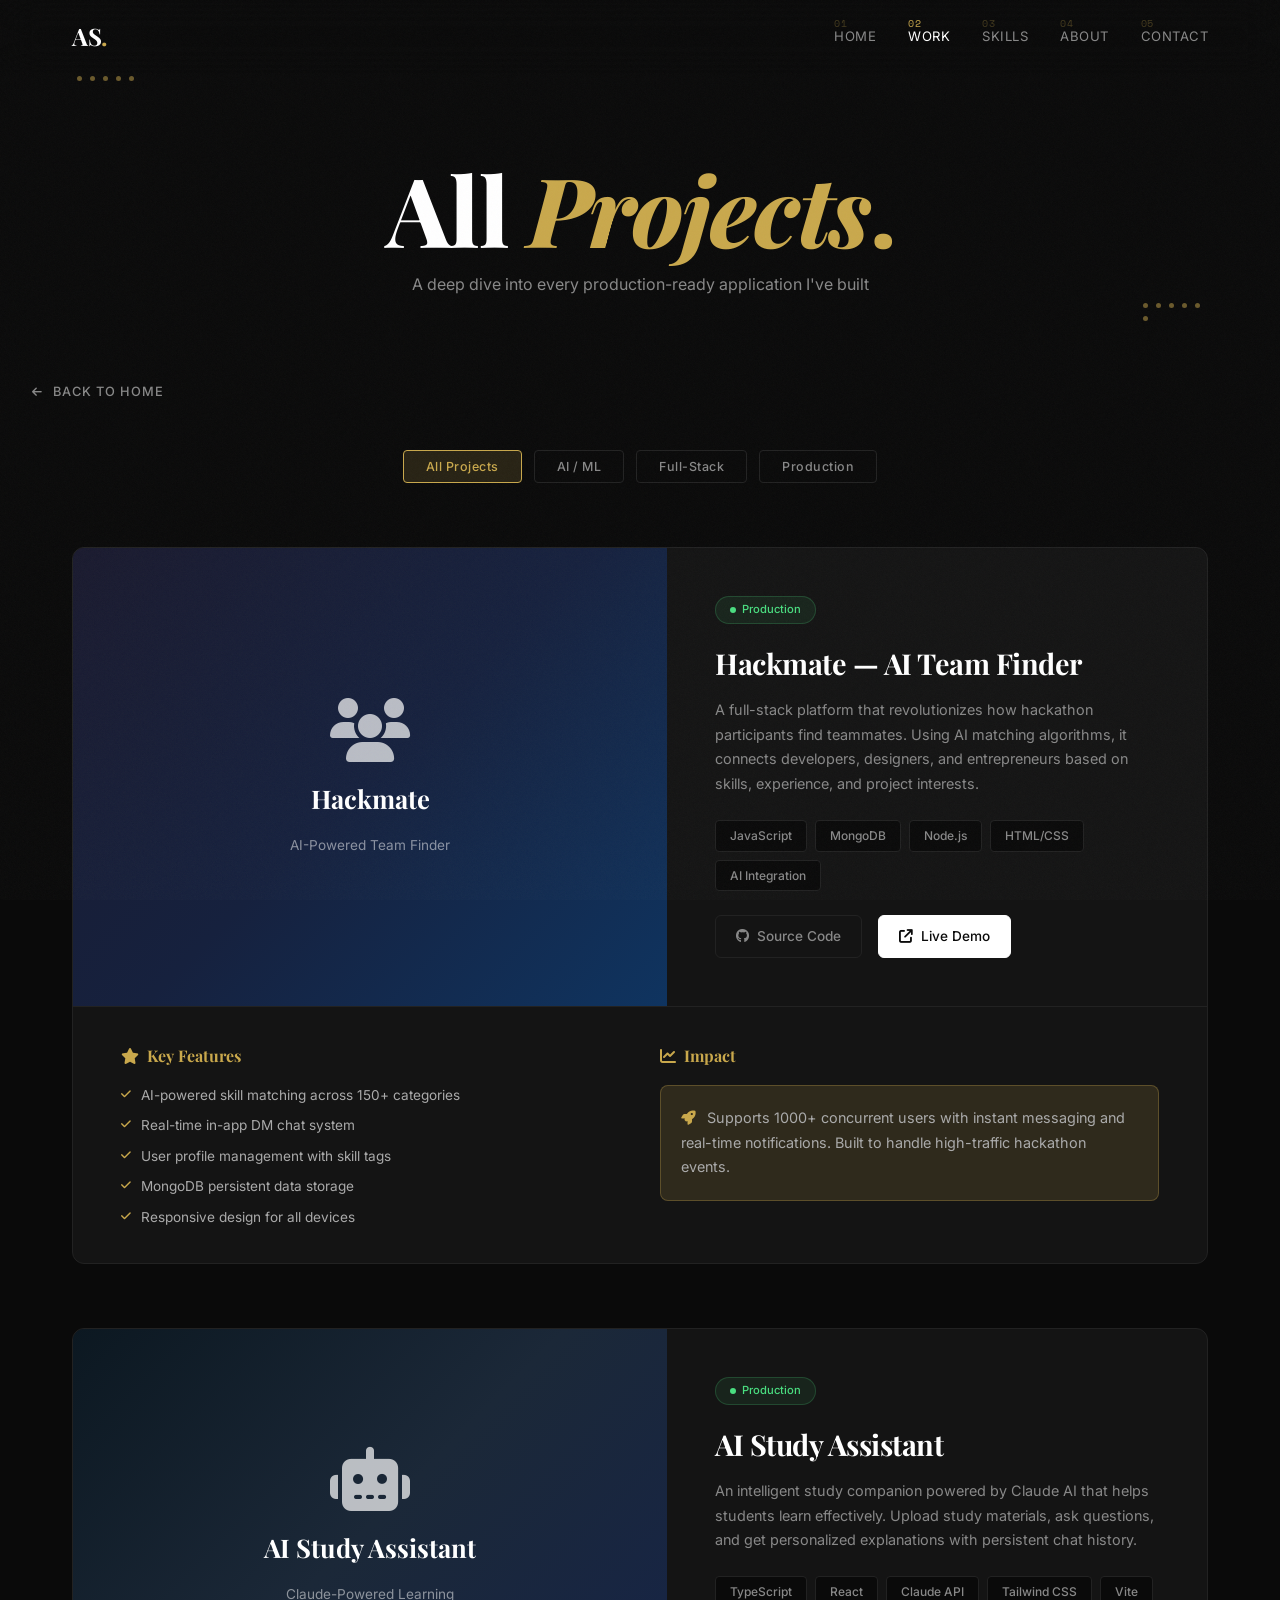
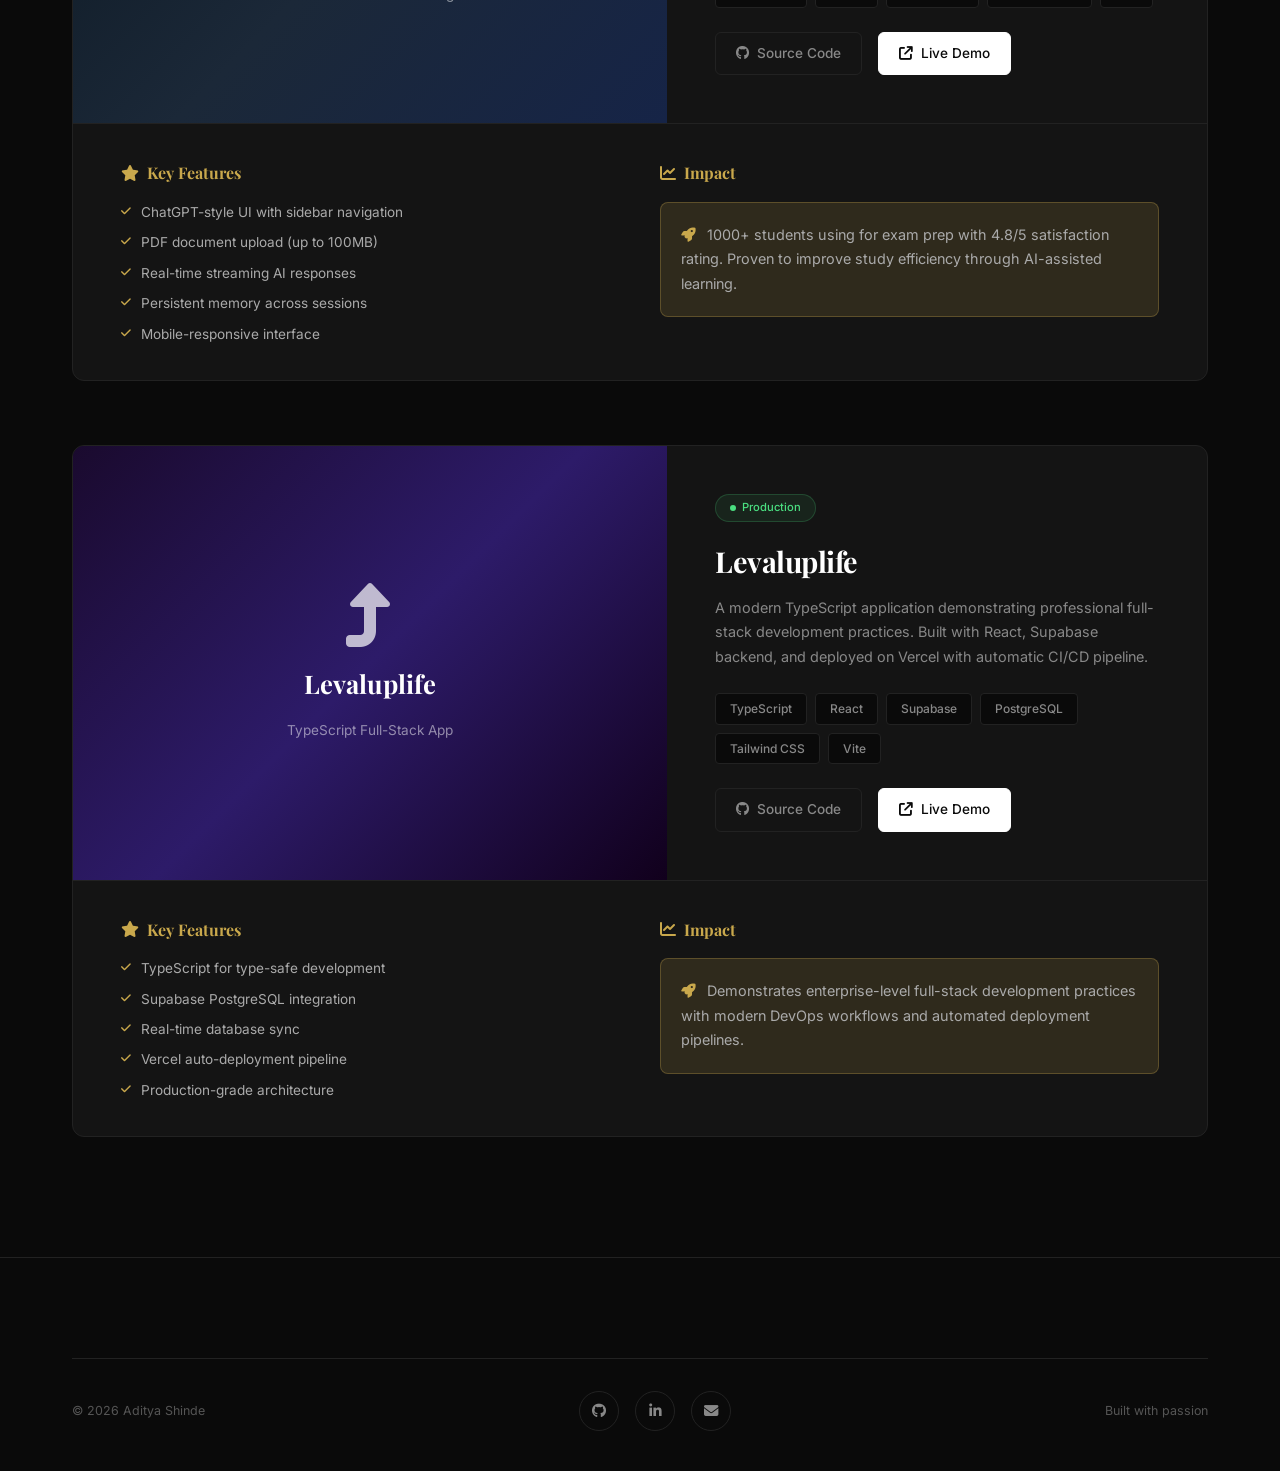
==== projects.html @ 527d9c63 "Add portfolio website files" ====
<!DOCTYPE html>
<html lang="en">
<head>
    <meta charset="UTF-8">
    <meta name="viewport" content="width=device-width, initial-scale=1.0">
    <title>All Projects — Aditya Shinde</title>
    <meta name="description" content="All production-ready projects by Aditya Shinde — Full-Stack Developer & AI Integration Engineer">

    <link rel="preconnect" href="https://fonts.googleapis.com">
    <link rel="preconnect" href="https://fonts.gstatic.com" crossorigin>
    <link href="https://fonts.googleapis.com/css2?family=Playfair+Display:ital,wght@0,400;0,500;0,600;0,700;0,800;0,900;1,400;1,700&family=Inter:wght@300;400;500;600;700&family=Space+Mono:wght@400;700&display=swap" rel="stylesheet">
    <link rel="stylesheet" href="https://cdn.jsdelivr.net/npm/@fortawesome/fontawesome-free@6.4.0/css/all.min.css">
    <link rel="stylesheet" href="css/style.css">
    <style>
        .projects-hero {
            padding: 160px 0 80px;
            text-align: center;
            position: relative;
        }
        .projects-hero h1 {
            font-family: var(--font-serif);
            font-size: clamp(3rem, 8vw, 6rem);
            font-weight: 800;
            color: var(--white);
            letter-spacing: -2px;
            line-height: 1;
            margin-bottom: 16px;
        }
        .projects-hero h1 em {
            font-style: italic;
            color: var(--gold);
        }
        .projects-hero p {
            font-size: 1rem;
            color: var(--gray);
            max-width: 500px;
            margin: 0 auto;
        }

        .back-nav {
            display: inline-flex;
            align-items: center;
            gap: 10px;
            font-size: 0.8rem;
            color: var(--gray);
            font-weight: 500;
            letter-spacing: 1px;
            text-transform: uppercase;
            padding: 0 32px;
            max-width: var(--container);
            margin: 0 auto 48px;
            transition: color var(--transition);
        }
        .back-nav:hover { color: var(--gold); }
        .back-nav i { font-size: 0.7rem; }

        .filter-row {
            display: flex;
            justify-content: center;
            gap: 12px;
            flex-wrap: wrap;
            margin-bottom: 64px;
            padding: 0 32px;
        }
        .filter-btn {
            padding: 8px 22px;
            border: 1px solid var(--border);
            border-radius: 4px;
            background: transparent;
            color: var(--gray);
            font-size: 0.78rem;
            font-weight: 500;
            font-family: var(--font-sans);
            letter-spacing: 0.5px;
            cursor: pointer;
            transition: all var(--transition);
        }
        .filter-btn:hover, .filter-btn.active {
            border-color: var(--gold);
            color: var(--gold);
            background: var(--gold-glow);
        }

        .detail-list {
            max-width: var(--container);
            margin: 0 auto;
            padding: 0 32px 120px;
            display: flex;
            flex-direction: column;
            gap: 64px;
        }

        .detail-card {
            background: var(--card);
            border: 1px solid var(--border);
            border-radius: 12px;
            overflow: hidden;
            transition: all var(--transition);
        }
        .detail-card:hover {
            border-color: var(--gold-dim);
            box-shadow: 0 20px 60px rgba(0,0,0,0.4);
        }

        .detail-top {
            display: grid;
            grid-template-columns: 1.1fr 1fr;
        }

        .detail-visual {
            display: flex;
            flex-direction: column;
            align-items: center;
            justify-content: center;
            gap: 16px;
            padding: 60px 32px;
            min-height: 300px;
        }
        .detail-visual i.big-icon {
            font-size: 4rem;
            color: var(--white);
            opacity: 0.7;
        }
        .detail-visual h3 {
            font-family: var(--font-serif);
            font-size: 1.6rem;
            font-weight: 700;
            color: var(--white);
        }
        .detail-visual p {
            font-size: 0.85rem;
            color: rgba(255,255,255,0.5);
        }

        .bg-gradient-1 { background: linear-gradient(135deg, #1a1a2e, #16213e, #0f3460); }
        .bg-gradient-2 { background: linear-gradient(135deg, #0c1821, #1b2838, #162447); }
        .bg-gradient-3 { background: linear-gradient(135deg, #1a0a2e, #2d1b69, #11001c); }

        .detail-info {
            padding: 48px;
            display: flex;
            flex-direction: column;
            justify-content: center;
        }

        .detail-badge {
            display: inline-flex;
            align-items: center;
            gap: 6px;
            padding: 4px 14px;
            border-radius: 20px;
            font-size: 0.7rem;
            font-weight: 500;
            width: fit-content;
            margin-bottom: 16px;
            background: rgba(74,222,128,0.08);
            border: 1px solid rgba(74,222,128,0.2);
            color: var(--green);
        }
        .detail-badge .status-pulse {
            width: 6px; height: 6px;
            background: var(--green);
            border-radius: 50%;
            animation: pulse 2s ease infinite;
        }

        .detail-title {
            font-family: var(--font-serif);
            font-size: 1.8rem;
            font-weight: 700;
            color: var(--white);
            margin-bottom: 12px;
            letter-spacing: -0.5px;
        }

        .detail-desc {
            font-size: 0.9rem;
            color: var(--gray);
            line-height: 1.7;
            margin-bottom: 24px;
        }

        .detail-tech {
            display: flex;
            flex-wrap: wrap;
            gap: 8px;
            margin-bottom: 24px;
        }
        .detail-tech span {
            padding: 5px 14px;
            background: var(--black);
            border: 1px solid var(--border);
            border-radius: 4px;
            font-size: 0.75rem;
            color: var(--gray);
            font-weight: 500;
        }

        .detail-links {
            display: flex;
            gap: 16px;
        }
        .detail-link {
            display: inline-flex;
            align-items: center;
            gap: 8px;
            font-size: 0.85rem;
            font-weight: 500;
            padding: 10px 20px;
            border: 1px solid var(--border);
            border-radius: 6px;
            color: var(--gray);
            transition: all var(--transition);
        }
        .detail-link:hover {
            color: var(--white);
            border-color: var(--gold-dim);
        }
        .detail-link-primary {
            background: var(--white);
            color: var(--black) !important;
            border-color: var(--white);
        }
        .detail-link-primary:hover {
            background: var(--gold);
            border-color: var(--gold) !important;
        }

        .detail-bottom {
            padding: 36px 48px;
            border-top: 1px solid var(--border);
            display: grid;
            grid-template-columns: 1fr 1fr;
            gap: 40px;
        }

        .detail-section-title {
            font-family: var(--font-serif);
            font-size: 1rem;
            font-weight: 700;
            color: var(--gold);
            margin-bottom: 16px;
            display: flex;
            align-items: center;
            gap: 8px;
        }

        .features-ul {
            list-style: none;
            display: flex;
            flex-direction: column;
            gap: 10px;
        }
        .features-ul li {
            display: flex;
            align-items: flex-start;
            gap: 10px;
            font-size: 0.85rem;
            color: var(--light);
            line-height: 1.5;
        }
        .features-ul li i {
            color: var(--gold);
            margin-top: 4px;
            flex-shrink: 0;
            font-size: 0.7rem;
        }

        .impact-box {
            font-size: 0.9rem;
            color: var(--light);
            line-height: 1.7;
            padding: 20px;
            background: var(--gold-glow);
            border: 1px solid var(--gold-dim);
            border-radius: 8px;
        }
        .impact-box i {
            color: var(--gold);
            margin-right: 8px;
        }

        @media (max-width: 768px) {
            .detail-top { grid-template-columns: 1fr; }
            .detail-visual { min-height: 200px; padding: 40px 20px; }
            .detail-info { padding: 24px; }
            .detail-bottom { grid-template-columns: 1fr; padding: 24px; }
            .detail-links { flex-direction: column; }
            .detail-link { justify-content: center; }
        }
    </style>
</head>
<body>
    <div class="grain-overlay" aria-hidden="true"></div>
    <div class="gold-dots" aria-hidden="true" id="goldDots"></div>

    <!-- NAVBAR -->
    <nav class="navbar" id="navbar">
        <div class="nav-inner">
            <a href="index.html" class="nav-logo">AS<span class="logo-dot">.</span></a>
            <div class="nav-links" id="navLinks">
                <a href="index.html#home" class="nav-link" data-index="01">Home</a>
                <a href="index.html#work" class="nav-link active" data-index="02">Work</a>
                <a href="index.html#skills" class="nav-link" data-index="03">Skills</a>
                <a href="index.html#about" class="nav-link" data-index="04">About</a>
                <a href="index.html#contact" class="nav-link" data-index="05">Contact</a>
            </div>
            <button class="nav-toggle" id="navToggle" aria-label="Menu">
                <span></span><span></span>
            </button>
        </div>
        <div class="mobile-menu" id="mobileMenu">
            <a href="index.html#home" class="mobile-link">Home</a>
            <a href="index.html#work" class="mobile-link">Work</a>
            <a href="index.html#skills" class="mobile-link">Skills</a>
            <a href="index.html#about" class="mobile-link">About</a>
            <a href="index.html#contact" class="mobile-link">Contact</a>
        </div>
    </nav>

    <!-- HERO -->
    <section class="projects-hero">
        <div class="container">
            <h1 class="reveal">All <em>Projects</em><span class="gold-accent">.</span></h1>
            <p class="reveal">A deep dive into every production-ready application I've built</p>
        </div>
        <div class="dots-cluster" style="top:20%;left:6%;" aria-hidden="true">
            <span></span><span></span><span></span><span></span><span></span>
        </div>
        <div class="dots-cluster" style="bottom:15%;right:6%;" aria-hidden="true">
            <span></span><span></span><span></span><span></span><span></span><span></span>
        </div>
    </section>

    <!-- BACK -->
    <a href="index.html" class="back-nav reveal">
        <i class="fas fa-arrow-left"></i> Back to Home
    </a>

    <!-- FILTERS -->
    <div class="filter-row reveal">
        <button class="filter-btn active" data-filter="all">All Projects</button>
        <button class="filter-btn" data-filter="ai">AI / ML</button>
        <button class="filter-btn" data-filter="fullstack">Full-Stack</button>
        <button class="filter-btn" data-filter="production">Production</button>
    </div>

    <!-- PROJECTS LIST -->
    <div class="detail-list">

        <!-- Hackmate -->
        <article class="detail-card reveal" data-categories="ai fullstack production">
            <div class="detail-top">
                <div class="detail-visual bg-gradient-1">
                    <i class="fas fa-users big-icon"></i>
                    <h3>Hackmate</h3>
                    <p>AI-Powered Team Finder</p>
                </div>
                <div class="detail-info">
                    <div class="detail-badge"><span class="status-pulse"></span> Production</div>
                    <h2 class="detail-title">Hackmate — AI Team Finder</h2>
                    <p class="detail-desc">A full-stack platform that revolutionizes how hackathon participants find teammates. Using AI matching algorithms, it connects developers, designers, and entrepreneurs based on skills, experience, and project interests.</p>
                    <div class="detail-tech">
                        <span>JavaScript</span><span>MongoDB</span><span>Node.js</span><span>HTML/CSS</span><span>AI Integration</span>
                    </div>
                    <div class="detail-links">
                        <a href="https://github.com/adityacs50-lab/Hackmate" target="_blank" rel="noopener noreferrer" class="detail-link"><i class="fab fa-github"></i> Source Code</a>
                        <a href="https://hackmate.yoursite.com" target="_blank" rel="noopener noreferrer" class="detail-link detail-link-primary"><i class="fas fa-arrow-up-right-from-square"></i> Live Demo</a>
                    </div>
                </div>
            </div>
            <div class="detail-bottom">
                <div>
                    <h3 class="detail-section-title"><i class="fas fa-star"></i> Key Features</h3>
                    <ul class="features-ul">
                        <li><i class="fas fa-check"></i> AI-powered skill matching across 150+ categories</li>
                        <li><i class="fas fa-check"></i> Real-time in-app DM chat system</li>
                        <li><i class="fas fa-check"></i> User profile management with skill tags</li>
                        <li><i class="fas fa-check"></i> MongoDB persistent data storage</li>
                        <li><i class="fas fa-check"></i> Responsive design for all devices</li>
                    </ul>
                </div>
                <div>
                    <h3 class="detail-section-title"><i class="fas fa-chart-line"></i> Impact</h3>
                    <p class="impact-box"><i class="fas fa-rocket"></i> Supports 1000+ concurrent users with instant messaging and real-time notifications. Built to handle high-traffic hackathon events.</p>
                </div>
            </div>
        </article>

        <!-- AI Study Assistant -->
        <article class="detail-card reveal" data-categories="ai fullstack production">
            <div class="detail-top">
                <div class="detail-visual bg-gradient-2">
                    <i class="fas fa-robot big-icon"></i>
                    <h3>AI Study Assistant</h3>
                    <p>Claude-Powered Learning</p>
                </div>
                <div class="detail-info">
                    <div class="detail-badge"><span class="status-pulse"></span> Production</div>
                    <h2 class="detail-title">AI Study Assistant</h2>
                    <p class="detail-desc">An intelligent study companion powered by Claude AI that helps students learn effectively. Upload study materials, ask questions, and get personalized explanations with persistent chat history.</p>
                    <div class="detail-tech">
                        <span>TypeScript</span><span>React</span><span>Claude API</span><span>Tailwind CSS</span><span>Vite</span>
                    </div>
                    <div class="detail-links">
                        <a href="https://github.com/adityacs50-lab/Ai-study-assistant-" target="_blank" rel="noopener noreferrer" class="detail-link"><i class="fab fa-github"></i> Source Code</a>
                        <a href="https://ai-study.yoursite.com" target="_blank" rel="noopener noreferrer" class="detail-link detail-link-primary"><i class="fas fa-arrow-up-right-from-square"></i> Live Demo</a>
                    </div>
                </div>
            </div>
            <div class="detail-bottom">
                <div>
                    <h3 class="detail-section-title"><i class="fas fa-star"></i> Key Features</h3>
                    <ul class="features-ul">
                        <li><i class="fas fa-check"></i> ChatGPT-style UI with sidebar navigation</li>
                        <li><i class="fas fa-check"></i> PDF document upload (up to 100MB)</li>
                        <li><i class="fas fa-check"></i> Real-time streaming AI responses</li>
                        <li><i class="fas fa-check"></i> Persistent memory across sessions</li>
                        <li><i class="fas fa-check"></i> Mobile-responsive interface</li>
                    </ul>
                </div>
                <div>
                    <h3 class="detail-section-title"><i class="fas fa-chart-line"></i> Impact</h3>
                    <p class="impact-box"><i class="fas fa-rocket"></i> 1000+ students using for exam prep with 4.8/5 satisfaction rating. Proven to improve study efficiency through AI-assisted learning.</p>
                </div>
            </div>
        </article>

        <!-- Levaluplife -->
        <article class="detail-card reveal" data-categories="fullstack production">
            <div class="detail-top">
                <div class="detail-visual bg-gradient-3">
                    <i class="fas fa-level-up-alt big-icon"></i>
                    <h3>Levaluplife</h3>
                    <p>TypeScript Full-Stack App</p>
                </div>
                <div class="detail-info">
                    <div class="detail-badge"><span class="status-pulse"></span> Production</div>
                    <h2 class="detail-title">Levaluplife</h2>
                    <p class="detail-desc">A modern TypeScript application demonstrating professional full-stack development practices. Built with React, Supabase backend, and deployed on Vercel with automatic CI/CD pipeline.</p>
                    <div class="detail-tech">
                        <span>TypeScript</span><span>React</span><span>Supabase</span><span>PostgreSQL</span><span>Tailwind CSS</span><span>Vite</span>
                    </div>
                    <div class="detail-links">
                        <a href="https://github.com/adityacs50-lab/Levaluplife" target="_blank" rel="noopener noreferrer" class="detail-link"><i class="fab fa-github"></i> Source Code</a>
                        <a href="https://levaluplife.vercel.app" target="_blank" rel="noopener noreferrer" class="detail-link detail-link-primary"><i class="fas fa-arrow-up-right-from-square"></i> Live Demo</a>
                    </div>
                </div>
            </div>
            <div class="detail-bottom">
                <div>
                    <h3 class="detail-section-title"><i class="fas fa-star"></i> Key Features</h3>
                    <ul class="features-ul">
                        <li><i class="fas fa-check"></i> TypeScript for type-safe development</li>
                        <li><i class="fas fa-check"></i> Supabase PostgreSQL integration</li>
                        <li><i class="fas fa-check"></i> Real-time database sync</li>
                        <li><i class="fas fa-check"></i> Vercel auto-deployment pipeline</li>
                        <li><i class="fas fa-check"></i> Production-grade architecture</li>
                    </ul>
                </div>
                <div>
                    <h3 class="detail-section-title"><i class="fas fa-chart-line"></i> Impact</h3>
                    <p class="impact-box"><i class="fas fa-rocket"></i> Demonstrates enterprise-level full-stack development practices with modern DevOps workflows and automated deployment pipelines.</p>
                </div>
            </div>
        </article>
    </div>

    <!-- FOOTER -->
    <footer class="footer">
        <div class="container">
            <div class="footer-bottom">
                <div class="footer-left"><p>&copy; 2026 Aditya Shinde</p></div>
                <div class="footer-social">
                    <a href="https://github.com/adityacs50-lab" target="_blank" rel="noopener noreferrer" aria-label="GitHub"><i class="fab fa-github"></i></a>
                    <a href="https://www.linkedin.com/in/aditya-shinde-307264355/" target="_blank" rel="noopener noreferrer" aria-label="LinkedIn"><i class="fab fa-linkedin-in"></i></a>
                    <a href="mailto:educomedyhq23@gmail.com" aria-label="Email"><i class="fas fa-envelope"></i></a>
                </div>
                <div class="footer-right"><p>Built with passion</p></div>
            </div>
        </div>
    </footer>

    <button class="back-to-top" id="backToTop" aria-label="Back to top"><i class="fas fa-chevron-up"></i></button>

    <script>
    document.addEventListener('DOMContentLoaded', () => {
        // Gold dots
        const gc = document.getElementById('goldDots');
        if (gc) {
            for (let i = 0; i < 20; i++) {
                const d = document.createElement('div');
                d.className = 'gold-dot-particle';
                d.style.left = Math.random()*100+'%';
                d.style.top = Math.random()*100+'%';
                d.style.width = (2+Math.random()*4)+'px';
                d.style.height = d.style.width;
                d.style.animationDelay = Math.random()*6+'s';
                d.style.animationDuration = (3+Math.random()*4)+'s';
                gc.appendChild(d);
            }
        }

        // Navbar
        const nb = document.getElementById('navbar');
        const nt = document.getElementById('navToggle');
        const mm = document.getElementById('mobileMenu');
        const bt = document.getElementById('backToTop');

        window.addEventListener('scroll', () => {
            nb.classList.toggle('scrolled', window.scrollY > 50);
            bt.classList.toggle('visible', window.scrollY > 500);
        }, { passive: true });

        nt.addEventListener('click', () => {
            nt.classList.toggle('active');
            mm.classList.toggle('open');
        });
        document.querySelectorAll('.mobile-link').forEach(l => l.addEventListener('click', () => {
            nt.classList.remove('active');
            mm.classList.remove('open');
        }));

        bt.addEventListener('click', () => window.scrollTo({ top: 0, behavior: 'smooth' }));

        // Reveal
        const obs = new IntersectionObserver(entries => {
            entries.forEach(e => { if (e.isIntersecting) e.target.classList.add('visible'); });
        }, { rootMargin: '0px 0px -60px 0px', threshold: 0.1 });
        document.querySelectorAll('.reveal').forEach(el => obs.observe(el));

        // Filter
        const btns = document.querySelectorAll('.filter-btn');
        const cards = document.querySelectorAll('.detail-card');
        btns.forEach(btn => {
            btn.addEventListener('click', () => {
                btns.forEach(b => b.classList.remove('active'));
                btn.classList.add('active');
                const f = btn.dataset.filter;
                cards.forEach(c => {
                    const cats = c.dataset.categories || '';
                    if (f === 'all' || cats.includes(f)) {
                        c.style.display = '';
                        c.style.opacity = '0';
                        c.style.transform = 'translateY(20px)';
                        requestAnimationFrame(() => {
                            c.style.transition = 'opacity 0.4s ease, transform 0.4s ease';
                            c.style.opacity = '1';
                            c.style.transform = 'translateY(0)';
                        });
                    } else {
                        c.style.opacity = '0';
                        c.style.transform = 'translateY(20px)';
                        setTimeout(() => c.style.display = 'none', 400);
                    }
                });
            });
        });

        document.addEventListener('keydown', e => {
            if (e.key === 'Escape') { nt.classList.remove('active'); mm.classList.remove('open'); }
        });
    });
    </script>
</body>
</html>
---- css/style.css ----
/* ============================================
   ADITYA SHINDE — PORTFOLIO
   Dark Cinematic Editorial Design
   ============================================ */

/* ========== CSS VARIABLES ========== */
:root {
    --black: #0a0a0a;
    --black-light: #0d0d0d;
    --card: #141414;
    --card-hover: #1a1a1a;
    --border: #222222;
    --border-light: #2a2a2a;
    --muted: #555555;
    --gray: #888888;
    --light: #aaaaaa;
    --off-white: #cccccc;
    --white: #ffffff;
    --gold: #c9a84c;
    --gold-dim: rgba(201, 168, 76, 0.3);
    --gold-glow: rgba(201, 168, 76, 0.15);
    --green: #4ade80;
    --blue: #60a5fa;
    --purple: #a78bfa;

    --font-serif: 'Playfair Display', Georgia, 'Times New Roman', serif;
    --font-sans: 'Inter', -apple-system, BlinkMacSystemFont, 'Segoe UI', sans-serif;
    --font-mono: 'Space Mono', 'Courier New', monospace;

    --container: 1200px;
    --transition: 0.35s cubic-bezier(0.25, 0.46, 0.45, 0.94);
    --transition-slow: 0.7s cubic-bezier(0.25, 0.46, 0.45, 0.94);
}

/* ========== RESET ========== */
*, *::before, *::after {
    margin: 0;
    padding: 0;
    box-sizing: border-box;
}

html {
    scroll-behavior: smooth;
    scroll-padding-top: 80px;
}

body {
    font-family: var(--font-sans);
    background: var(--black);
    color: var(--off-white);
    line-height: 1.6;
    overflow-x: hidden;
    -webkit-font-smoothing: antialiased;
}

::selection {
    background: var(--gold);
    color: var(--black);
}

::-webkit-scrollbar { width: 6px; }
::-webkit-scrollbar-track { background: var(--black); }
::-webkit-scrollbar-thumb { background: var(--border); border-radius: 3px; }
::-webkit-scrollbar-thumb:hover { background: var(--gold); }

a { text-decoration: none; color: inherit; }
img { max-width: 100%; height: auto; }
button { font-family: var(--font-sans); }

.container {
    max-width: var(--container);
    margin: 0 auto;
    padding: 0 32px;
}

/* ========== FILM GRAIN OVERLAY ========== */
.grain-overlay {
    position: fixed;
    top: 0;
    left: 0;
    width: 100%;
    height: 100%;
    pointer-events: none;
    z-index: 9998;
    opacity: 0.035;
    background-image: url("data:image/svg+xml,%3Csvg viewBox='0 0 256 256' xmlns='http://www.w3.org/2000/svg'%3E%3Cfilter id='noise'%3E%3CfeTurbulence type='fractalNoise' baseFrequency='0.9' numOctaves='4' stitchTiles='stitch'/%3E%3C/filter%3E%3Crect width='100%25' height='100%25' filter='url(%23noise)'/%3E%3C/svg%3E");
    background-repeat: repeat;
    background-size: 128px 128px;
}

/* ========== GOLD DOTS (scattered decorative) ========== */
.gold-dots {
    position: fixed;
    top: 0;
    left: 0;
    width: 100%;
    height: 100%;
    pointer-events: none;
    z-index: 1;
    overflow: hidden;
}

.gold-dot-particle {
    position: absolute;
    width: 4px;
    height: 4px;
    background: var(--gold);
    border-radius: 50%;
    opacity: 0;
    animation: dot-twinkle 4s ease-in-out infinite;
}

@keyframes dot-twinkle {
    0%, 100% { opacity: 0; transform: scale(0.5); }
    50% { opacity: 0.6; transform: scale(1); }
}

/* ========== DOTS CLUSTERS (static decorative) ========== */
.dots-cluster {
    position: absolute;
    display: flex;
    flex-wrap: wrap;
    gap: 8px;
    width: 60px;
    z-index: 2;
}

.dots-cluster span {
    width: 5px;
    height: 5px;
    background: var(--gold);
    border-radius: 50%;
    opacity: 0.5;
}

.dots-hero-tl { top: 25%; left: 5%; }
.dots-hero-br { bottom: 15%; right: 5%; }
.dots-typo { top: 20%; right: 8%; }
.dots-divider { position: relative; margin: 0 auto; justify-content: center; }
.dots-contact { bottom: 10%; left: 5%; }
.dots-footer-l { bottom: 30px; left: 5%; }
.dots-footer-r { bottom: 30px; right: 5%; }

.gold-accent { color: var(--gold); }

/* ========== NAVBAR ========== */
.navbar {
    position: fixed;
    top: 0;
    left: 0;
    width: 100%;
    z-index: 9000;
    background: rgba(10, 10, 10, 0.8);
    backdrop-filter: blur(20px);
    -webkit-backdrop-filter: blur(20px);
    border-bottom: 1px solid transparent;
    transition: all var(--transition);
}

.navbar.scrolled {
    border-bottom-color: var(--border);
}

.nav-inner {
    max-width: var(--container);
    margin: 0 auto;
    padding: 0 32px;
    display: flex;
    align-items: center;
    justify-content: space-between;
    height: 72px;
}

.nav-logo {
    font-family: var(--font-serif);
    font-size: 1.5rem;
    font-weight: 700;
    color: var(--white);
    letter-spacing: -0.5px;
}

.logo-dot { color: var(--gold); }

.nav-links {
    display: flex;
    gap: 32px;
}

.nav-link {
    font-size: 0.82rem;
    font-weight: 400;
    color: var(--gray);
    letter-spacing: 0.5px;
    text-transform: uppercase;
    position: relative;
    transition: color var(--transition);
}

.nav-link::before {
    content: attr(data-index);
    font-family: var(--font-mono);
    font-size: 0.6rem;
    color: var(--gold-dim);
    position: absolute;
    top: -10px;
    left: 0;
    transition: color var(--transition);
}

.nav-link:hover,
.nav-link.active {
    color: var(--white);
}

.nav-link:hover::before,
.nav-link.active::before {
    color: var(--gold);
}

/* Mobile nav */
.nav-toggle {
    display: none;
    background: none;
    border: none;
    cursor: pointer;
    width: 28px;
    height: 20px;
    position: relative;
    z-index: 9001;
}

.nav-toggle span {
    display: block;
    width: 100%;
    height: 1.5px;
    background: var(--white);
    position: absolute;
    left: 0;
    transition: var(--transition);
}

.nav-toggle span:first-child { top: 4px; }
.nav-toggle span:last-child { bottom: 4px; }

.nav-toggle.active span:first-child {
    top: 50%;
    transform: translateY(-50%) rotate(45deg);
}

.nav-toggle.active span:last-child {
    bottom: 50%;
    transform: translateY(50%) rotate(-45deg);
}

.mobile-menu {
    display: none;
    flex-direction: column;
    padding: 20px 32px 32px;
    background: var(--black);
    border-top: 1px solid var(--border);
}

.mobile-menu.open { display: flex; }

.mobile-link {
    padding: 16px 0;
    font-size: 1.1rem;
    color: var(--gray);
    border-bottom: 1px solid var(--border);
    transition: color var(--transition);
}

.mobile-link:last-child { border-bottom: none; }
.mobile-link:hover { color: var(--gold); }

/* ========== HERO ========== */
.hero {
    position: relative;
    min-height: 100vh;
    display: flex;
    align-items: flex-end;
    padding: 0 0 80px;
    overflow: hidden;
}

.hero-mountains {
    position: absolute;
    bottom: 0;
    left: 0;
    width: 100%;
    z-index: 0;
    opacity: 0.6;
}

.hero-mountains svg {
    display: block;
    width: 100%;
    height: 300px;
}

.hero-content {
    position: relative;
    z-index: 3;
    max-width: var(--container);
    margin: 0 auto;
    padding: 0 32px;
    width: 100%;
}

.hero-label {
    display: flex;
    align-items: center;
    gap: 16px;
    margin-bottom: 40px;
}

.label-line {
    width: 60px;
    height: 1px;
    background: var(--gold);
}

.label-text {
    font-family: var(--font-mono);
    font-size: 0.75rem;
    color: var(--gray);
    letter-spacing: 2px;
    text-transform: uppercase;
}

.hero-title {
    font-family: var(--font-serif);
    font-size: clamp(4rem, 12vw, 9rem);
    font-weight: 800;
    line-height: 0.95;
    color: var(--white);
    letter-spacing: -3px;
    margin-bottom: 48px;
}

.title-line {
    display: block;
}

.title-line-indent {
    margin-left: 10%;
    font-style: italic;
}

.title-dot {
    font-style: normal;
}

.hero-bottom {
    display: flex;
    justify-content: space-between;
    align-items: flex-end;
}

.hero-desc {
    max-width: 480px;
}

.hero-desc p {
    font-size: 0.95rem;
    color: var(--gray);
    line-height: 1.8;
}

.hero-scroll {
    display: flex;
    flex-direction: column;
    align-items: center;
    gap: 12px;
}

.scroll-line {
    width: 1px;
    height: 60px;
    background: linear-gradient(to bottom, var(--gold), transparent);
    animation: scroll-pulse 2s ease-in-out infinite;
}

@keyframes scroll-pulse {
    0%, 100% { opacity: 0.3; }
    50% { opacity: 1; }
}

.hero-scroll span {
    font-family: var(--font-mono);
    font-size: 0.65rem;
    color: var(--muted);
    text-transform: uppercase;
    letter-spacing: 3px;
    writing-mode: vertical-rl;
}

/* ========== INTRO SECTION ========== */
.intro-section {
    padding: 120px 0;
    position: relative;
}

.intro-grid {
    display: grid;
    grid-template-columns: 1fr 1.2fr;
    gap: 80px;
    align-items: center;
}

.photo-frame {
    position: relative;
    max-width: 400px;
}

.photo-placeholder {
    width: 100%;
    aspect-ratio: 3/4;
    background: var(--card);
    border-radius: 4px;
    display: flex;
    align-items: center;
    justify-content: center;
    position: relative;
    overflow: hidden;
}

.monogram {
    font-family: var(--font-serif);
    font-size: 6rem;
    font-weight: 800;
    color: var(--border-light);
    user-select: none;
}

.photo-overlay {
    position: absolute;
    inset: 0;
    background: linear-gradient(135deg, rgba(201, 168, 76, 0.05), transparent);
    mix-blend-mode: overlay;
}

.frame-corner {
    position: absolute;
    width: 40px;
    height: 40px;
    border: 1px solid var(--gold-dim);
}

.frame-tl { top: -10px; left: -10px; border-right: none; border-bottom: none; }
.frame-br { bottom: -10px; right: -10px; border-left: none; border-top: none; }

.section-number {
    font-family: var(--font-mono);
    font-size: 0.7rem;
    color: var(--gold);
    letter-spacing: 2px;
    text-transform: uppercase;
    display: block;
    margin-bottom: 16px;
}

.intro-heading {
    font-family: var(--font-serif);
    font-size: clamp(2.5rem, 5vw, 4rem);
    font-weight: 700;
    color: var(--white);
    line-height: 1.1;
    margin-bottom: 24px;
    letter-spacing: -1px;
}

.intro-heading em {
    font-style: italic;
    color: var(--gold);
}

.intro-bio {
    font-size: 0.95rem;
    color: var(--gray);
    line-height: 1.8;
    margin-bottom: 40px;
}

.intro-stats {
    display: flex;
    gap: 40px;
}

.mini-stat {
    text-align: center;
}

.mini-stat-num {
    font-family: var(--font-serif);
    font-size: 2.5rem;
    font-weight: 800;
    color: var(--white);
    display: block;
    line-height: 1;
}

.plus {
    font-family: var(--font-serif);
    font-size: 1.5rem;
    color: var(--gold);
}

.mini-stat-label {
    font-size: 0.7rem;
    color: var(--muted);
    text-transform: uppercase;
    letter-spacing: 1px;
    margin-top: 4px;
    display: block;
}

/* ========== TYPOGRAPHY SHOWCASE ========== */
.typo-section {
    padding: 100px 0;
    border-top: 1px solid var(--border);
    border-bottom: 1px solid var(--border);
    position: relative;
    overflow: hidden;
}

.typo-display {
    text-align: center;
}

.typo-label {
    font-family: var(--font-mono);
    font-size: 0.7rem;
    color: var(--gold);
    text-transform: uppercase;
    letter-spacing: 3px;
    display: block;
    margin-bottom: 32px;
}

.typo-big {
    margin-bottom: 40px;
}

.typo-serif {
    font-family: var(--font-serif);
    font-size: clamp(3rem, 8vw, 7rem);
    font-weight: 700;
    color: var(--white);
    letter-spacing: -2px;
    line-height: 1;
}

.typo-specimen {
    display: flex;
    flex-direction: column;
    gap: 4px;
    margin-bottom: 40px;
}

.typo-specimen span {
    font-family: var(--font-serif);
    font-size: clamp(0.8rem, 1.5vw, 1.1rem);
    color: var(--muted);
    letter-spacing: 4px;
}

.typo-weights {
    display: flex;
    justify-content: center;
    gap: 40px;
    flex-wrap: wrap;
}

.tw-light { font-weight: 300; color: var(--muted); font-size: 0.85rem; }
.tw-regular { font-weight: 400; color: var(--gray); font-size: 0.85rem; }
.tw-medium { font-weight: 500; color: var(--light); font-size: 0.85rem; }
.tw-bold { font-weight: 700; color: var(--white); font-size: 0.85rem; }

/* ========== COLOR PALETTE ========== */
.palette-section {
    padding: 80px 0;
}

.palette-grid {
    text-align: center;
}

.palette-colors {
    display: flex;
    justify-content: center;
    gap: 20px;
    flex-wrap: wrap;
    margin-top: 32px;
}

.palette-swatch {
    width: 140px;
    height: 160px;
    border-radius: 8px;
    display: flex;
    flex-direction: column;
    justify-content: flex-end;
    padding: 14px;
    transition: transform var(--transition);
}

.palette-swatch:hover {
    transform: translateY(-6px);
}

.swatch-label {
    font-family: var(--font-mono);
    font-size: 0.7rem;
    opacity: 0.8;
}

.swatch-name {
    font-size: 0.75rem;
    font-weight: 600;
    margin-top: 4px;
}

.swatch-black { background: #0a0a0a; border: 1px solid var(--border); color: var(--gray); }
.swatch-dark { background: #141414; border: 1px solid var(--border); color: var(--gray); }
.swatch-gray { background: #888888; color: var(--black); }
.swatch-white { background: #ffffff; color: var(--black); }
.swatch-gold { background: #c9a84c; color: var(--black); }

/* ========== SECTION HEADERS ========== */
.section-header {
    margin-bottom: 64px;
}

.section-title {
    font-family: var(--font-serif);
    font-size: clamp(2.5rem, 5vw, 4.5rem);
    font-weight: 800;
    color: var(--white);
    line-height: 1.05;
    letter-spacing: -2px;
}

.section-title em {
    font-style: italic;
    color: var(--gold);
}

.section-desc {
    font-size: 0.95rem;
    color: var(--gray);
    margin-top: 16px;
    max-width: 500px;
}

/* ========== WORK / PROJECTS ========== */
.work-section {
    padding: 120px 0;
}

.project-showcase {
    display: grid;
    grid-template-columns: 1.2fr 1fr;
    gap: 60px;
    align-items: center;
    margin-bottom: 80px;
}

.project-showcase.project-reverse {
    grid-template-columns: 1fr 1.2fr;
    direction: rtl;
}

.project-showcase.project-reverse > * {
    direction: ltr;
}

/* Browser Mockup */
.browser-mockup {
    background: var(--card);
    border-radius: 12px;
    overflow: hidden;
    border: 1px solid var(--border);
    transition: transform var(--transition), box-shadow var(--transition);
}

.browser-mockup:hover {
    transform: translateY(-8px);
    box-shadow: 0 20px 60px rgba(0, 0, 0, 0.5);
}

.browser-bar {
    display: flex;
    align-items: center;
    gap: 12px;
    padding: 14px 18px;
    background: var(--black-light);
    border-bottom: 1px solid var(--border);
}

.browser-dots {
    display: flex;
    gap: 6px;
}

.browser-dots span {
    width: 10px;
    height: 10px;
    border-radius: 50%;
    background: var(--border-light);
}

.browser-dots span:first-child { background: #ff5f57; }
.browser-dots span:nth-child(2) { background: #ffbd2e; }
.browser-dots span:nth-child(3) { background: #28c840; }

.browser-url {
    font-family: var(--font-mono);
    font-size: 0.7rem;
    color: var(--muted);
    background: var(--card);
    padding: 4px 14px;
    border-radius: 4px;
    flex: 1;
    max-width: 300px;
}

.browser-screen {
    aspect-ratio: 16/10;
    display: flex;
    align-items: center;
    justify-content: center;
}

.project-screen-1 { background: linear-gradient(135deg, #1a1a2e, #16213e, #0f3460); }
.project-screen-2 { background: linear-gradient(135deg, #0c1821, #1b2838, #162447); }
.project-screen-3 { background: linear-gradient(135deg, #1a0a2e, #2d1b69, #11001c); }

.screen-content {
    text-align: center;
    color: var(--white);
}

.screen-icon {
    font-size: 3rem;
    margin-bottom: 12px;
    opacity: 0.6;
}

.screen-content h3 {
    font-family: var(--font-serif);
    font-size: 1.5rem;
    font-weight: 700;
    margin-bottom: 4px;
}

.screen-content p {
    font-size: 0.8rem;
    color: var(--gray);
}

/* Project Info */
.project-meta {
    display: flex;
    align-items: center;
    gap: 16px;
    margin-bottom: 16px;
}

.project-year {
    font-family: var(--font-mono);
    font-size: 0.75rem;
    color: var(--muted);
}

.project-status-badge {
    display: inline-flex;
    align-items: center;
    gap: 6px;
    padding: 4px 12px;
    background: rgba(74, 222, 128, 0.08);
    border: 1px solid rgba(74, 222, 128, 0.2);
    border-radius: 20px;
    font-size: 0.7rem;
    color: var(--green);
    font-weight: 500;
}

.status-pulse {
    width: 6px;
    height: 6px;
    background: var(--green);
    border-radius: 50%;
    animation: pulse 2s ease infinite;
}

@keyframes pulse {
    0%, 100% { opacity: 1; }
    50% { opacity: 0.4; }
}

.project-name {
    font-family: var(--font-serif);
    font-size: 1.8rem;
    font-weight: 700;
    color: var(--white);
    margin-bottom: 12px;
    letter-spacing: -0.5px;
}

.project-desc {
    font-size: 0.9rem;
    color: var(--gray);
    line-height: 1.7;
    margin-bottom: 20px;
}

.project-features-list {
    display: flex;
    flex-direction: column;
    gap: 8px;
    margin-bottom: 20px;
}

.project-features-list span {
    display: flex;
    align-items: center;
    gap: 8px;
    font-size: 0.8rem;
    color: var(--light);
}

.project-features-list i {
    color: var(--gold);
    font-size: 0.7rem;
}

.project-tech-row {
    display: flex;
    flex-wrap: wrap;
    gap: 8px;
    margin-bottom: 24px;
}

.project-tech-row span {
    padding: 5px 14px;
    background: var(--card);
    border: 1px solid var(--border);
    border-radius: 4px;
    font-size: 0.75rem;
    color: var(--gray);
    font-weight: 500;
}

.project-actions {
    display: flex;
    gap: 16px;
}

.action-link {
    display: inline-flex;
    align-items: center;
    gap: 8px;
    font-size: 0.85rem;
    font-weight: 500;
    color: var(--gray);
    padding: 10px 20px;
    border: 1px solid var(--border);
    border-radius: 6px;
    transition: all var(--transition);
}

.action-link:hover {
    color: var(--white);
    border-color: var(--gold-dim);
}

.action-primary {
    background: var(--white);
    color: var(--black) !important;
    border-color: var(--white);
}

.action-primary:hover {
    background: var(--gold);
    border-color: var(--gold) !important;
}

.project-divider {
    text-align: center;
    padding: 40px 0;
}

/* ========== SKILLS ORBITAL ========== */
.skills-section {
    padding: 120px 0;
    border-top: 1px solid var(--border);
}

.orbital-wrapper {
    display: flex;
    justify-content: center;
    margin-bottom: 80px;
}

.orbital-diagram {
    position: relative;
    width: 500px;
    height: 500px;
}

.orbital-center {
    position: absolute;
    top: 50%;
    left: 50%;
    transform: translate(-50%, -50%);
    width: 60px;
    height: 60px;
    border-radius: 50%;
    background: var(--gold);
    display: flex;
    align-items: center;
    justify-content: center;
    font-family: var(--font-serif);
    font-size: 1.2rem;
    font-weight: 800;
    color: var(--black);
    z-index: 10;
}

.orbit {
    position: absolute;
    border-radius: 50%;
    border: 1px solid var(--border);
    top: 50%;
    left: 50%;
    transform: translate(-50%, -50%);
}

.orbit-1 { width: 200px; height: 200px; }
.orbit-2 { width: 340px; height: 340px; border-color: rgba(34, 34, 34, 0.6); }
.orbit-3 { width: 470px; height: 470px; border-color: rgba(34, 34, 34, 0.4); }

.tech-node {
    position: absolute;
    top: 50%;
    left: 50%;
    z-index: 5;
    --radius-1: 100px;
    --radius-2: 170px;
    --radius-3: 235px;
    --r: var(--radius-1);
    transform: translate(-50%, -50%)
        translate(
            calc(cos(var(--angle)) * var(--r)),
            calc(sin(var(--angle)) * var(--r))
        );
}

.tech-node[style*="--orbit: 2"] { --r: var(--radius-2); }
.tech-node[style*="--orbit: 3"] { --r: var(--radius-3); }

.tech-node span {
    display: block;
    padding: 6px 14px;
    background: var(--card);
    border: 1px solid var(--border);
    border-radius: 6px;
    font-size: 0.7rem;
    font-weight: 500;
    color: var(--light);
    white-space: nowrap;
    transition: all var(--transition);
}

.tech-node:hover span {
    background: var(--gold);
    color: var(--black);
    border-color: var(--gold);
    transform: scale(1.1);
}

/* Skills List */
.skills-list-grid {
    display: grid;
    grid-template-columns: repeat(2, 1fr);
    gap: 32px;
}

.skill-group {
    background: var(--card);
    border: 1px solid var(--border);
    border-radius: 10px;
    padding: 28px;
    transition: border-color var(--transition);
}

.skill-group:hover {
    border-color: var(--gold-dim);
}

.skill-group-title {
    font-family: var(--font-serif);
    font-size: 1.15rem;
    font-weight: 700;
    color: var(--white);
    margin-bottom: 16px;
    display: flex;
    align-items: center;
    gap: 12px;
}

.proficiency-tag {
    font-family: var(--font-sans);
    font-size: 0.6rem;
    font-weight: 600;
    padding: 2px 8px;
    border-radius: 4px;
    text-transform: uppercase;
    letter-spacing: 0.5px;
}

.tag-expert { background: rgba(201, 168, 76, 0.15); color: var(--gold); }
.tag-advanced { background: rgba(96, 165, 250, 0.15); color: var(--blue); }
.tag-inter { background: rgba(167, 139, 250, 0.15); color: var(--purple); }

.skill-pills {
    display: flex;
    flex-wrap: wrap;
    gap: 8px;
}

.skill-pills span {
    padding: 6px 14px;
    background: var(--black);
    border: 1px solid var(--border);
    border-radius: 4px;
    font-size: 0.78rem;
    color: var(--gray);
    transition: all var(--transition);
    cursor: default;
}

.skill-pills span:hover {
    border-color: var(--gold-dim);
    color: var(--white);
}

/* ========== ABOUT / EXPERIENCE ========== */
.about-section {
    padding: 120px 0;
    border-top: 1px solid var(--border);
}

.experience-cards {
    display: grid;
    grid-template-columns: repeat(2, 1fr);
    gap: 32px;
}

.exp-card {
    background: var(--card);
    border: 1px solid var(--border);
    border-radius: 12px;
    padding: 36px;
    transition: all var(--transition);
}

.exp-card:hover {
    border-color: var(--gold-dim);
    transform: translateY(-4px);
}

.exp-card-top {
    display: flex;
    justify-content: space-between;
    align-items: center;
    margin-bottom: 20px;
}

.exp-icon {
    width: 44px;
    height: 44px;
    border-radius: 10px;
    background: var(--gold-glow);
    display: flex;
    align-items: center;
    justify-content: center;
    color: var(--gold);
    font-size: 1rem;
}

.exp-period {
    font-family: var(--font-mono);
    font-size: 0.7rem;
    color: var(--muted);
}

.exp-title {
    font-family: var(--font-serif);
    font-size: 1.3rem;
    font-weight: 700;
    color: var(--white);
    margin-bottom: 4px;
}

.exp-company {
    font-size: 0.8rem;
    color: var(--gold);
    margin-bottom: 12px;
}

.exp-desc {
    font-size: 0.85rem;
    color: var(--gray);
    line-height: 1.7;
    margin-bottom: 20px;
}

.exp-tags {
    display: flex;
    flex-wrap: wrap;
    gap: 8px;
}

.exp-tags span {
    padding: 4px 12px;
    background: var(--black);
    border: 1px solid var(--border);
    border-radius: 4px;
    font-size: 0.7rem;
    color: var(--muted);
}

/* ========== CONTACT ========== */
.contact-section {
    padding: 120px 0;
    border-top: 1px solid var(--border);
    position: relative;
}

.contact-inner {
    display: grid;
    grid-template-columns: 1fr 1fr;
    gap: 80px;
}

.contact-title {
    font-family: var(--font-serif);
    font-size: clamp(2.5rem, 5vw, 4rem);
    font-weight: 800;
    color: var(--white);
    line-height: 1.1;
    margin-bottom: 20px;
    letter-spacing: -1px;
}

.contact-title em {
    font-style: italic;
    color: var(--gold);
}

.contact-desc {
    font-size: 0.9rem;
    color: var(--gray);
    line-height: 1.7;
    margin-bottom: 40px;
}

.contact-methods {
    display: flex;
    flex-direction: column;
    gap: 16px;
}

.contact-method {
    display: flex;
    align-items: center;
    gap: 16px;
    padding: 18px 20px;
    background: var(--card);
    border: 1px solid var(--border);
    border-radius: 10px;
    transition: all var(--transition);
}

.contact-method:hover {
    border-color: var(--gold-dim);
    transform: translateX(4px);
}

.contact-method > i:first-child {
    font-size: 1.2rem;
    color: var(--gold);
    width: 24px;
    text-align: center;
}

.contact-method div {
    flex: 1;
}

.method-label {
    display: block;
    font-size: 0.7rem;
    color: var(--muted);
    text-transform: uppercase;
    letter-spacing: 1px;
}

.method-value {
    display: block;
    font-size: 0.9rem;
    color: var(--white);
    margin-top: 2px;
}

.method-arrow {
    color: var(--muted);
    font-size: 0.8rem;
    transition: transform var(--transition), color var(--transition);
}

.contact-method:hover .method-arrow {
    color: var(--gold);
    transform: translateX(4px);
}

/* Contact Form */
.contact-form {
    display: flex;
    flex-direction: column;
    gap: 20px;
}

.form-field label {
    display: block;
    font-size: 0.75rem;
    font-weight: 500;
    color: var(--gray);
    text-transform: uppercase;
    letter-spacing: 1px;
    margin-bottom: 6px;
}

.form-field input,
.form-field textarea {
    width: 100%;
    padding: 14px 16px;
    background: var(--card);
    border: 1px solid var(--border);
    border-radius: 8px;
    color: var(--white);
    font-size: 0.9rem;
    font-family: var(--font-sans);
    transition: border-color var(--transition);
    outline: none;
}

.form-field input::placeholder,
.form-field textarea::placeholder {
    color: var(--muted);
}

.form-field input:focus,
.form-field textarea:focus {
    border-color: var(--gold);
}

.form-field textarea {
    resize: vertical;
    min-height: 120px;
}

.submit-btn {
    display: inline-flex;
    align-items: center;
    justify-content: center;
    gap: 10px;
    padding: 16px 36px;
    background: var(--white);
    color: var(--black);
    border: none;
    border-radius: 8px;
    font-size: 0.9rem;
    font-weight: 600;
    cursor: pointer;
    transition: all var(--transition);
}

.submit-btn:hover {
    background: var(--gold);
    transform: translateY(-2px);
}

/* ========== FOOTER ========== */
.footer {
    padding: 100px 0 40px;
    border-top: 1px solid var(--border);
    position: relative;
}

.footer-big-text {
    text-align: center;
    margin-bottom: 80px;
}

.footer-big-text span {
    display: block;
    font-family: var(--font-serif);
    font-size: clamp(3rem, 8vw, 6rem);
    font-weight: 800;
    color: var(--white);
    line-height: 1;
    letter-spacing: -2px;
}

.footer-indent {
    margin-left: 10%;
}

.footer-indent em {
    font-style: italic;
    color: var(--gold);
}

.footer-bottom {
    display: flex;
    justify-content: space-between;
    align-items: center;
    padding-top: 32px;
    border-top: 1px solid var(--border);
}

.footer-left p,
.footer-right p {
    font-size: 0.78rem;
    color: var(--muted);
}

.footer-social {
    display: flex;
    gap: 16px;
}

.footer-social a {
    width: 40px;
    height: 40px;
    border-radius: 50%;
    border: 1px solid var(--border);
    display: flex;
    align-items: center;
    justify-content: center;
    color: var(--gray);
    font-size: 0.9rem;
    transition: all var(--transition);
}

.footer-social a:hover {
    border-color: var(--gold);
    color: var(--gold);
    transform: translateY(-2px);
}

/* ========== BACK TO TOP ========== */
.back-to-top {
    position: fixed;
    bottom: 32px;
    right: 32px;
    width: 44px;
    height: 44px;
    border-radius: 50%;
    background: var(--card);
    border: 1px solid var(--border);
    color: var(--white);
    font-size: 0.9rem;
    cursor: pointer;
    display: flex;
    align-items: center;
    justify-content: center;
    opacity: 0;
    visibility: hidden;
    transform: translateY(20px);
    transition: all var(--transition);
    z-index: 999;
}

.back-to-top.visible {
    opacity: 1;
    visibility: visible;
    transform: translateY(0);
}

.back-to-top:hover {
    border-color: var(--gold);
    color: var(--gold);
    transform: translateY(-2px);
}

/* ========== REVEAL ANIMATIONS ========== */
.reveal {
    opacity: 0;
    transform: translateY(40px);
    transition: opacity var(--transition-slow), transform var(--transition-slow);
}

.reveal.visible {
    opacity: 1;
    transform: translateY(0);
}

/* Stagger children */
.project-showcase.reveal { transition-delay: 0.1s; }
.skill-group:nth-child(1) { transition-delay: 0.05s; }
.skill-group:nth-child(2) { transition-delay: 0.1s; }
.skill-group:nth-child(3) { transition-delay: 0.15s; }
.skill-group:nth-child(4) { transition-delay: 0.2s; }

/* ========== TOAST ========== */
.toast {
    position: fixed;
    bottom: 32px;
    left: 50%;
    transform: translateX(-50%) translateY(100px);
    padding: 14px 28px;
    background: var(--card);
    border: 1px solid var(--gold-dim);
    border-radius: 8px;
    color: var(--white);
    font-size: 0.85rem;
    font-weight: 500;
    display: flex;
    align-items: center;
    gap: 10px;
    z-index: 9999;
    transition: transform 0.4s ease;
}

.toast.show {
    transform: translateX(-50%) translateY(0);
}

.toast i { color: var(--gold); }

/* ========== RESPONSIVE ========== */
@media (max-width: 1024px) {
    .project-showcase,
    .project-showcase.project-reverse {
        grid-template-columns: 1fr;
        direction: ltr;
        gap: 40px;
    }

    .contact-inner {
        grid-template-columns: 1fr;
        gap: 48px;
    }

    .intro-grid {
        grid-template-columns: 1fr;
        gap: 48px;
    }

    .intro-photo {
        max-width: 300px;
        margin: 0 auto;
    }

    .orbital-diagram {
        width: 400px;
        height: 400px;
    }

    .tech-node {
        --radius-1: 80px;
        --radius-2: 136px;
        --radius-3: 188px;
    }
}

@media (max-width: 768px) {
    .nav-links { display: none; }
    .nav-toggle { display: block; }

    .container { padding: 0 20px; }

    .hero {
        padding-bottom: 60px;
    }

    .hero-title {
        font-size: clamp(3rem, 14vw, 5rem);
        letter-spacing: -1px;
    }

    .title-line-indent {
        margin-left: 0;
    }

    .hero-bottom {
        flex-direction: column;
        gap: 40px;
    }

    .hero-scroll {
        align-self: center;
    }

    .intro-stats {
        gap: 24px;
    }

    .skills-list-grid,
    .experience-cards {
        grid-template-columns: 1fr;
    }

    .orbital-wrapper {
        display: none;
    }

    .palette-swatch {
        width: 100px;
        height: 120px;
    }

    .footer-bottom {
        flex-direction: column;
        gap: 16px;
        text-align: center;
    }

    .dots-cluster {
        display: none;
    }
}

@media (max-width: 480px) {
    .hero-title {
        font-size: 2.8rem;
    }

    .intro-heading {
        font-size: 2rem;
    }

    .intro-stats {
        flex-direction: column;
        align-items: flex-start;
        gap: 16px;
    }

    .project-actions {
        flex-direction: column;
    }

    .action-link {
        justify-content: center;
    }
}

@media (prefers-reduced-motion: reduce) {
    *, *::before, *::after {
        animation-duration: 0.01ms !important;
        transition-duration: 0.01ms !important;
    }
    html { scroll-behavior: auto; }
    .reveal { opacity: 1; transform: none; }
}
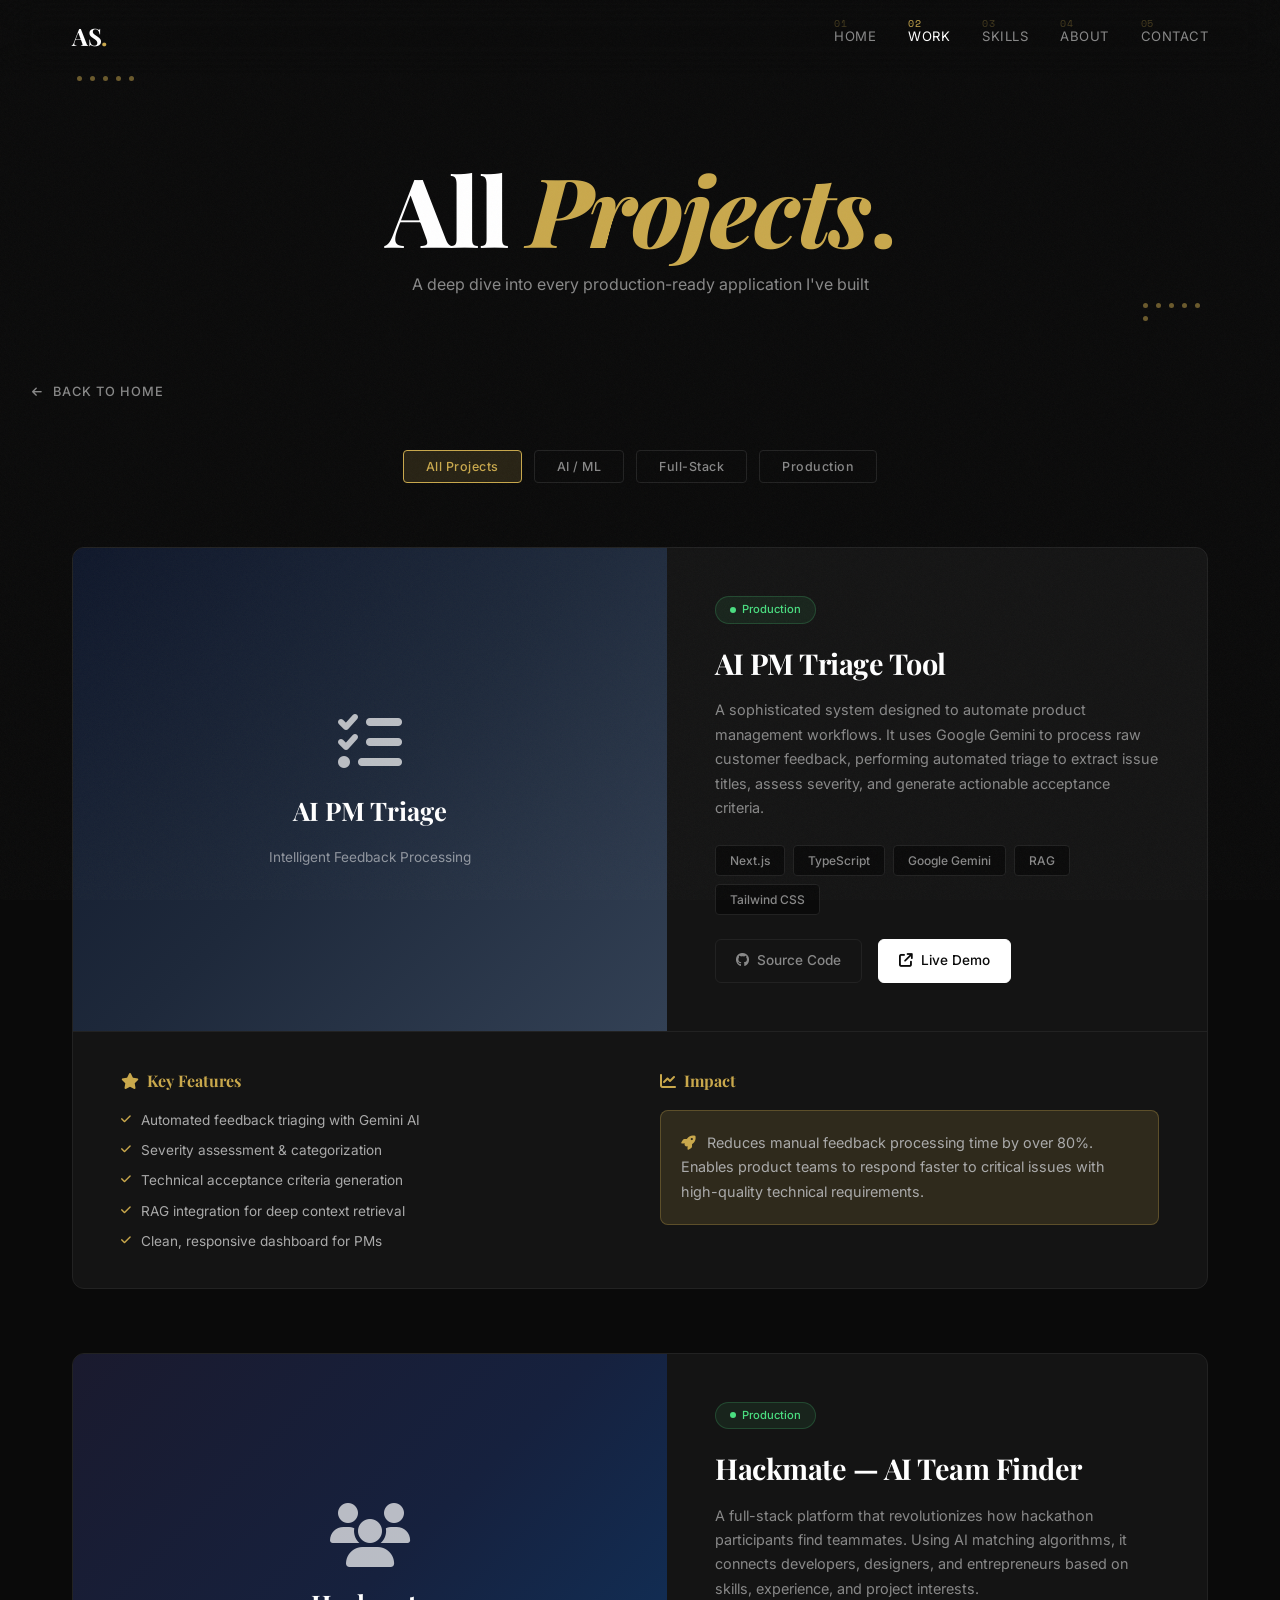
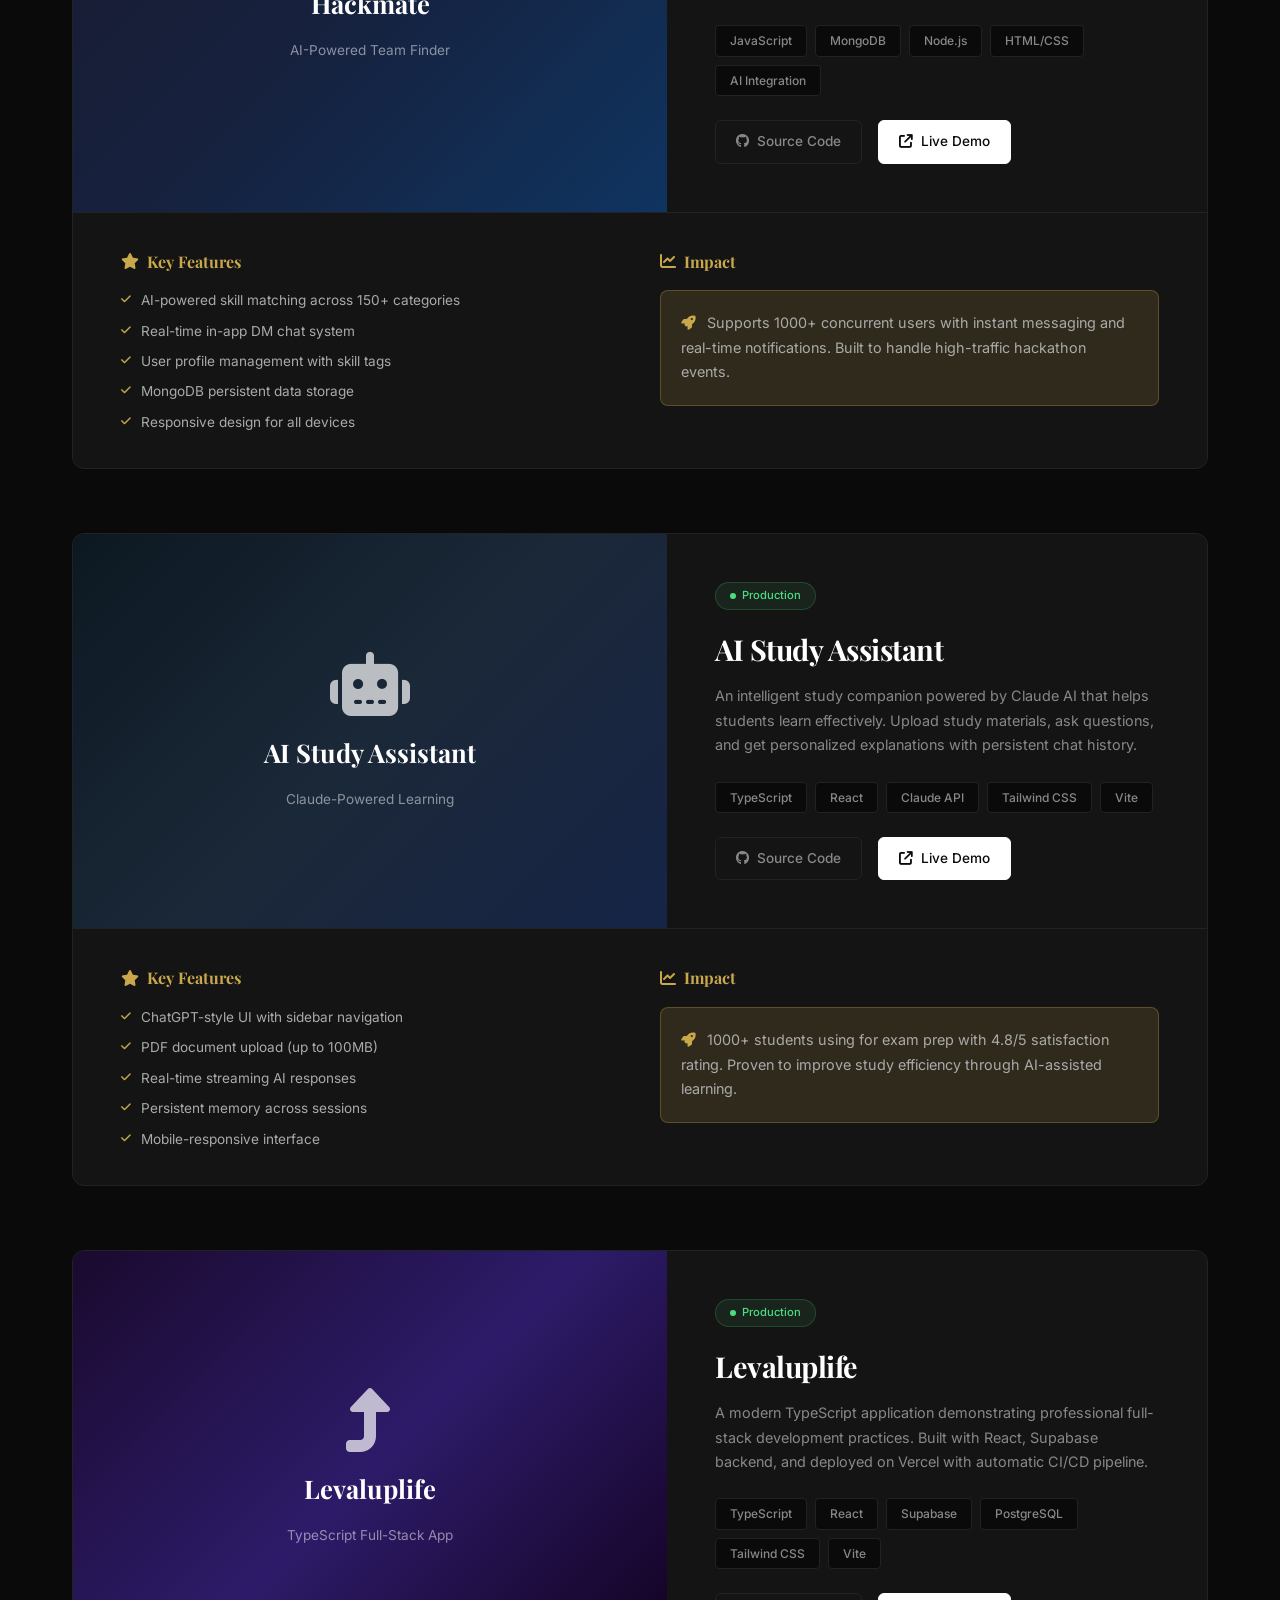
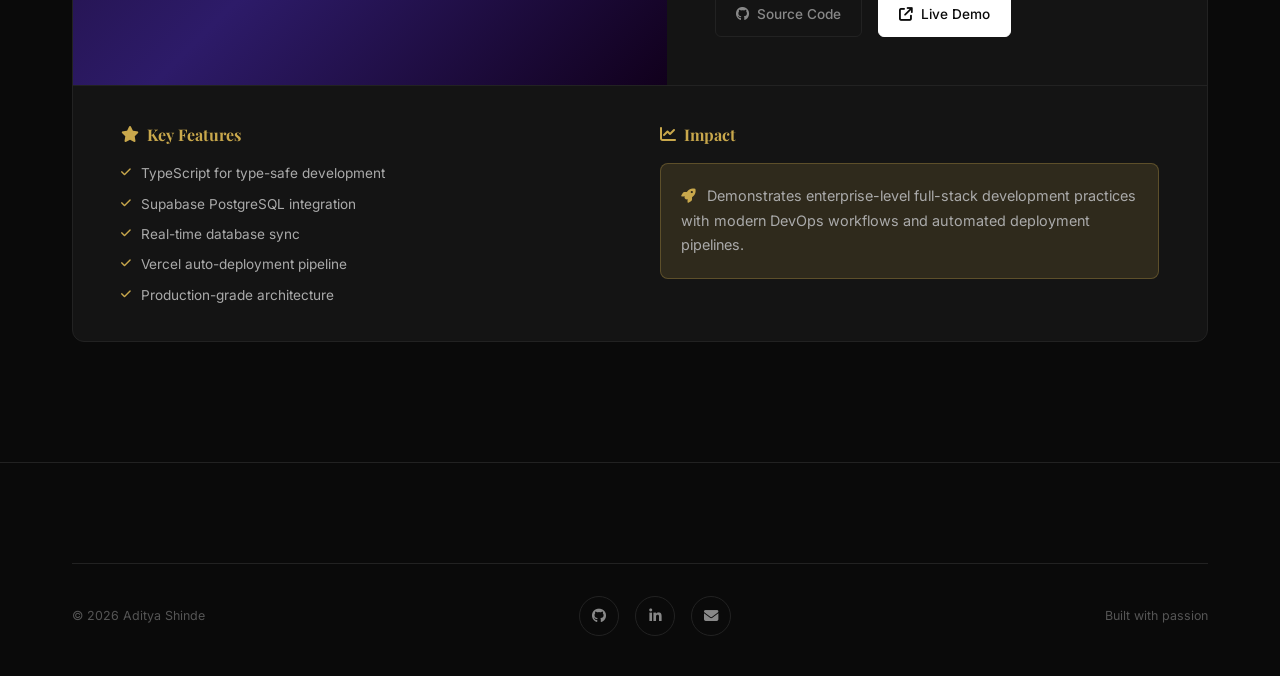
==== commit 8c8125cd: "Add AI PM Triage Tool to portfolio" ====
--- a/projects.html
+++ b/projects.html
@@ -135,6 +135,8 @@
         .bg-gradient-1 { background: linear-gradient(135deg, #1a1a2e, #16213e, #0f3460); }
         .bg-gradient-2 { background: linear-gradient(135deg, #0c1821, #1b2838, #162447); }
         .bg-gradient-3 { background: linear-gradient(135deg, #1a0a2e, #2d1b69, #11001c); }
+        .bg-gradient-4 { background: linear-gradient(135deg, #0f172a, #1e293b, #334155); }
+
 
         .detail-info {
             padding: 48px;
@@ -348,7 +350,48 @@
     <!-- PROJECTS LIST -->
     <div class="detail-list">
 
+
+        <!-- AI PM Triage Tool -->
+        <article class="detail-card reveal" data-categories="ai fullstack production">
+            <div class="detail-top">
+                <div class="detail-visual bg-gradient-4">
+                    <i class="fas fa-tasks big-icon"></i>
+                    <h3>AI PM Triage</h3>
+                    <p>Intelligent Feedback Processing</p>
+                </div>
+                <div class="detail-info">
+                    <div class="detail-badge"><span class="status-pulse"></span> Production</div>
+                    <h2 class="detail-title">AI PM Triage Tool</h2>
+                    <p class="detail-desc">A sophisticated system designed to automate product management workflows. It uses Google Gemini to process raw customer feedback, performing automated triage to extract issue titles, assess severity, and generate actionable acceptance criteria.</p>
+                    <div class="detail-tech">
+                        <span>Next.js</span><span>TypeScript</span><span>Google Gemini</span><span>RAG</span><span>Tailwind CSS</span>
+                    </div>
+                    <div class="detail-links">
+                        <a href="https://github.com/adityacs50-lab/ai-pm-demo" target="_blank" rel="noopener noreferrer" class="detail-link"><i class="fab fa-github"></i> Source Code</a>
+                        <a href="#" target="_blank" rel="noopener noreferrer" class="detail-link detail-link-primary"><i class="fas fa-arrow-up-right-from-square"></i> Live Demo</a>
+                    </div>
+                </div>
+            </div>
+            <div class="detail-bottom">
+                <div>
+                    <h3 class="detail-section-title"><i class="fas fa-star"></i> Key Features</h3>
+                    <ul class="features-ul">
+                        <li><i class="fas fa-check"></i> Automated feedback triaging with Gemini AI</li>
+                        <li><i class="fas fa-check"></i> Severity assessment & categorization</li>
+                        <li><i class="fas fa-check"></i> Technical acceptance criteria generation</li>
+                        <li><i class="fas fa-check"></i> RAG integration for deep context retrieval</li>
+                        <li><i class="fas fa-check"></i> Clean, responsive dashboard for PMs</li>
+                    </ul>
+                </div>
+                <div>
+                    <h3 class="detail-section-title"><i class="fas fa-chart-line"></i> Impact</h3>
+                    <p class="impact-box"><i class="fas fa-rocket"></i> Reduces manual feedback processing time by over 80%. Enables product teams to respond faster to critical issues with high-quality technical requirements.</p>
+                </div>
+            </div>
+        </article>
+
         <!-- Hackmate -->
+
         <article class="detail-card reveal" data-categories="ai fullstack production">
             <div class="detail-top">
                 <div class="detail-visual bg-gradient-1">
--- a/css/style.css
+++ b/css/style.css
@@ -735,6 +735,7 @@
 .project-screen-1 { background: linear-gradient(135deg, #1a1a2e, #16213e, #0f3460); }
 .project-screen-2 { background: linear-gradient(135deg, #0c1821, #1b2838, #162447); }
 .project-screen-3 { background: linear-gradient(135deg, #1a0a2e, #2d1b69, #11001c); }
+.project-screen-4 { background: linear-gradient(135deg, #0f172a, #1e293b, #334155); }
 
 .screen-content {
     text-align: center;
@@ -1443,6 +1444,13 @@
 .toast i { color: var(--gold); }
 
 /* ========== RESPONSIVE ========== */
+
+/* Fix horizontal overflow at all sizes */
+html, body {
+    overflow-x: hidden;
+    max-width: 100vw;
+}
+
 @media (max-width: 1024px) {
     .project-showcase,
     .project-showcase.project-reverse {
@@ -1462,7 +1470,7 @@
     }
 
     .intro-photo {
-        max-width: 300px;
+        max-width: 280px;
         margin: 0 auto;
     }
 
@@ -1476,21 +1484,30 @@
         --radius-2: 136px;
         --radius-3: 188px;
     }
+
+    .skills-list-grid,
+    .experience-cards {
+        grid-template-columns: 1fr;
+    }
 }
 
 @media (max-width: 768px) {
     .nav-links { display: none; }
     .nav-toggle { display: block; }
 
-    .container { padding: 0 20px; }
+    .container { padding: 0 16px; }
+    .hero-content { padding: 0 16px; }
+    .nav-inner { padding: 0 16px; }
 
     .hero {
         padding-bottom: 60px;
+        min-height: 90vh;
     }
 
     .hero-title {
-        font-size: clamp(3rem, 14vw, 5rem);
+        font-size: clamp(2.5rem, 12vw, 5rem);
         letter-spacing: -1px;
+        margin-bottom: 32px;
     }
 
     .title-line-indent {
@@ -1499,15 +1516,85 @@
 
     .hero-bottom {
         flex-direction: column;
-        gap: 40px;
+        gap: 32px;
+    }
+
+    .hero-desc {
+        max-width: 100%;
     }
 
     .hero-scroll {
         align-self: center;
     }
 
+    .hero-label {
+        margin-bottom: 24px;
+    }
+
+    /* Intro Section */
+    .intro-section {
+        padding: 60px 0;
+    }
+
+    .intro-grid {
+        gap: 32px;
+    }
+
+    .intro-photo {
+        max-width: 220px;
+    }
+
+    .intro-heading {
+        font-size: 2rem;
+    }
+
     .intro-stats {
+        flex-wrap: wrap;
+        gap: 16px;
+    }
+
+    .mini-stat {
+        flex: 1 1 auto;
+        min-width: 80px;
+    }
+
+    .mini-stat-num {
+        font-size: 2rem !important;
+    }
+
+    /* Project Section */
+    .projects-section {
+        padding: 60px 0;
+    }
+
+    .project-showcase {
         gap: 24px;
+    }
+
+    .project-browser {
+        max-width: 100%;
+    }
+
+    .project-name {
+        font-size: 1.4rem;
+    }
+
+    .project-actions {
+        flex-direction: column;
+    }
+
+    .action-link {
+        justify-content: center;
+        padding: 12px 20px;
+    }
+
+    .project-divider {
+        padding: 24px 0;
+    }
+
+    /* Skills Section */
+    .skills-section {
+        padding: 60px 0;
     }
 
     .skills-list-grid,
@@ -1519,9 +1606,76 @@
         display: none;
     }
 
-    .palette-swatch {
-        width: 100px;
-        height: 120px;
+    .skill-group {
+        padding: 20px;
+    }
+
+    .skill-pills {
+        gap: 6px;
+    }
+
+    .skill-pills span {
+        padding: 5px 10px;
+        font-size: 0.72rem;
+    }
+
+    /* About Section */
+    .about-section {
+        padding: 60px 0;
+    }
+
+    .exp-card {
+        padding: 24px;
+    }
+
+    .exp-title {
+        font-size: 1.1rem;
+    }
+
+    /* Contact Section */
+    .contact-section {
+        padding: 60px 0;
+    }
+
+    .contact-inner {
+        gap: 32px;
+    }
+
+    .contact-title {
+        font-size: clamp(2rem, 8vw, 3rem);
+    }
+
+    .contact-method {
+        padding: 14px 16px;
+    }
+
+    .form-field input,
+    .form-field textarea {
+        padding: 12px 14px;
+        font-size: 16px; /* Prevents iOS zoom on focus */
+    }
+
+    .submit-btn {
+        width: 100%;
+        padding: 14px 24px;
+    }
+
+    /* Footer */
+    .footer {
+        padding: 60px 0 32px;
+    }
+
+    .footer-big-text {
+        margin-bottom: 40px;
+    }
+
+    .footer-big-text span {
+        font-size: clamp(2rem, 10vw, 4rem);
+        letter-spacing: -1px;
+    }
+
+    .footer-indent {
+        margin-left: 5%;
     }
 
     .footer-bottom {
@@ -1530,32 +1684,183 @@
         text-align: center;
     }
 
+    .footer-social {
+        justify-content: center;
+    }
+
+    /* Decorative elements */
     .dots-cluster {
         display: none;
     }
+
+    .gold-dots {
+        display: none;
+    }
+
+    /* Back to top */
+    .back-to-top {
+        bottom: 20px;
+        right: 20px;
+        width: 40px;
+        height: 40px;
+    }
+
+    /* Section numbers */
+    .section-number {
+        font-size: 0.65rem !important;
+    }
+
+    /* Mobile menu improvements */
+    .mobile-menu {
+        padding: 16px;
+    }
+
+    .mobile-link {
+        padding: 14px 0;
+        font-size: 1rem;
+    }
+
+    /* Browser frame on mobile */
+    .browser-dots {
+        transform: scale(0.85);
+        transform-origin: left center;
+    }
+
+    .browser-url {
+        font-size: 0.65rem;
+    }
+
+    /* Toast on mobile */
+    .toast {
+        left: 16px;
+        right: 16px;
+        transform: translateX(0) translateY(100px);
+        font-size: 0.8rem;
+    }
+
+    .toast.show {
+        transform: translateX(0) translateY(0);
+    }
 }
 
 @media (max-width: 480px) {
+    .container { padding: 0 12px; }
+    .hero-content { padding: 0 12px; }
+    .nav-inner { padding: 0 12px; }
+
     .hero-title {
-        font-size: 2.8rem;
+        font-size: 2.2rem;
+        letter-spacing: -0.5px;
     }
 
     .intro-heading {
-        font-size: 2rem;
+        font-size: 1.8rem;
+    }
+
+    .intro-bio {
+        font-size: 0.85rem;
     }
 
     .intro-stats {
         flex-direction: column;
         align-items: flex-start;
-        gap: 16px;
-    }
-
-    .project-actions {
-        flex-direction: column;
+        gap: 12px;
+    }
+
+    .intro-photo {
+        max-width: 180px;
+    }
+
+    .photo-frame {
+        max-width: 180px;
+    }
+
+    .frame-corner {
+        width: 24px;
+        height: 24px;
+    }
+
+    .project-name {
+        font-size: 1.2rem;
+    }
+
+    .project-desc {
+        font-size: 0.82rem;
+    }
+
+    .project-tech-row span {
+        padding: 4px 10px;
+        font-size: 0.68rem;
     }
 
     .action-link {
-        justify-content: center;
+        font-size: 0.8rem;
+        padding: 10px 16px;
+    }
+
+    .skill-group-title {
+        font-size: 1rem;
+    }
+
+    .exp-card {
+        padding: 18px;
+    }
+
+    .exp-title {
+        font-size: 1rem;
+    }
+
+    .exp-desc {
+        font-size: 0.8rem;
+    }
+
+    .contact-title {
+        font-size: 1.8rem;
+    }
+
+    .contact-desc {
+        font-size: 0.82rem;
+    }
+
+    .method-label {
+        font-size: 0.65rem;
+    }
+
+    .method-value {
+        font-size: 0.82rem;
+    }
+
+    .footer-big-text span {
+        font-size: 1.8rem;
+        letter-spacing: -0.5px;
+    }
+
+    .footer-social a {
+        width: 36px;
+        height: 36px;
+        font-size: 0.8rem;
+    }
+}
+
+@media (max-width: 360px) {
+    .hero-title {
+        font-size: 1.9rem;
+    }
+
+    .intro-heading {
+        font-size: 1.5rem;
+    }
+
+    .project-name {
+        font-size: 1.1rem;
+    }
+
+    .contact-title {
+        font-size: 1.5rem;
+    }
+
+    .footer-big-text span {
+        font-size: 1.5rem;
     }
 }
 
